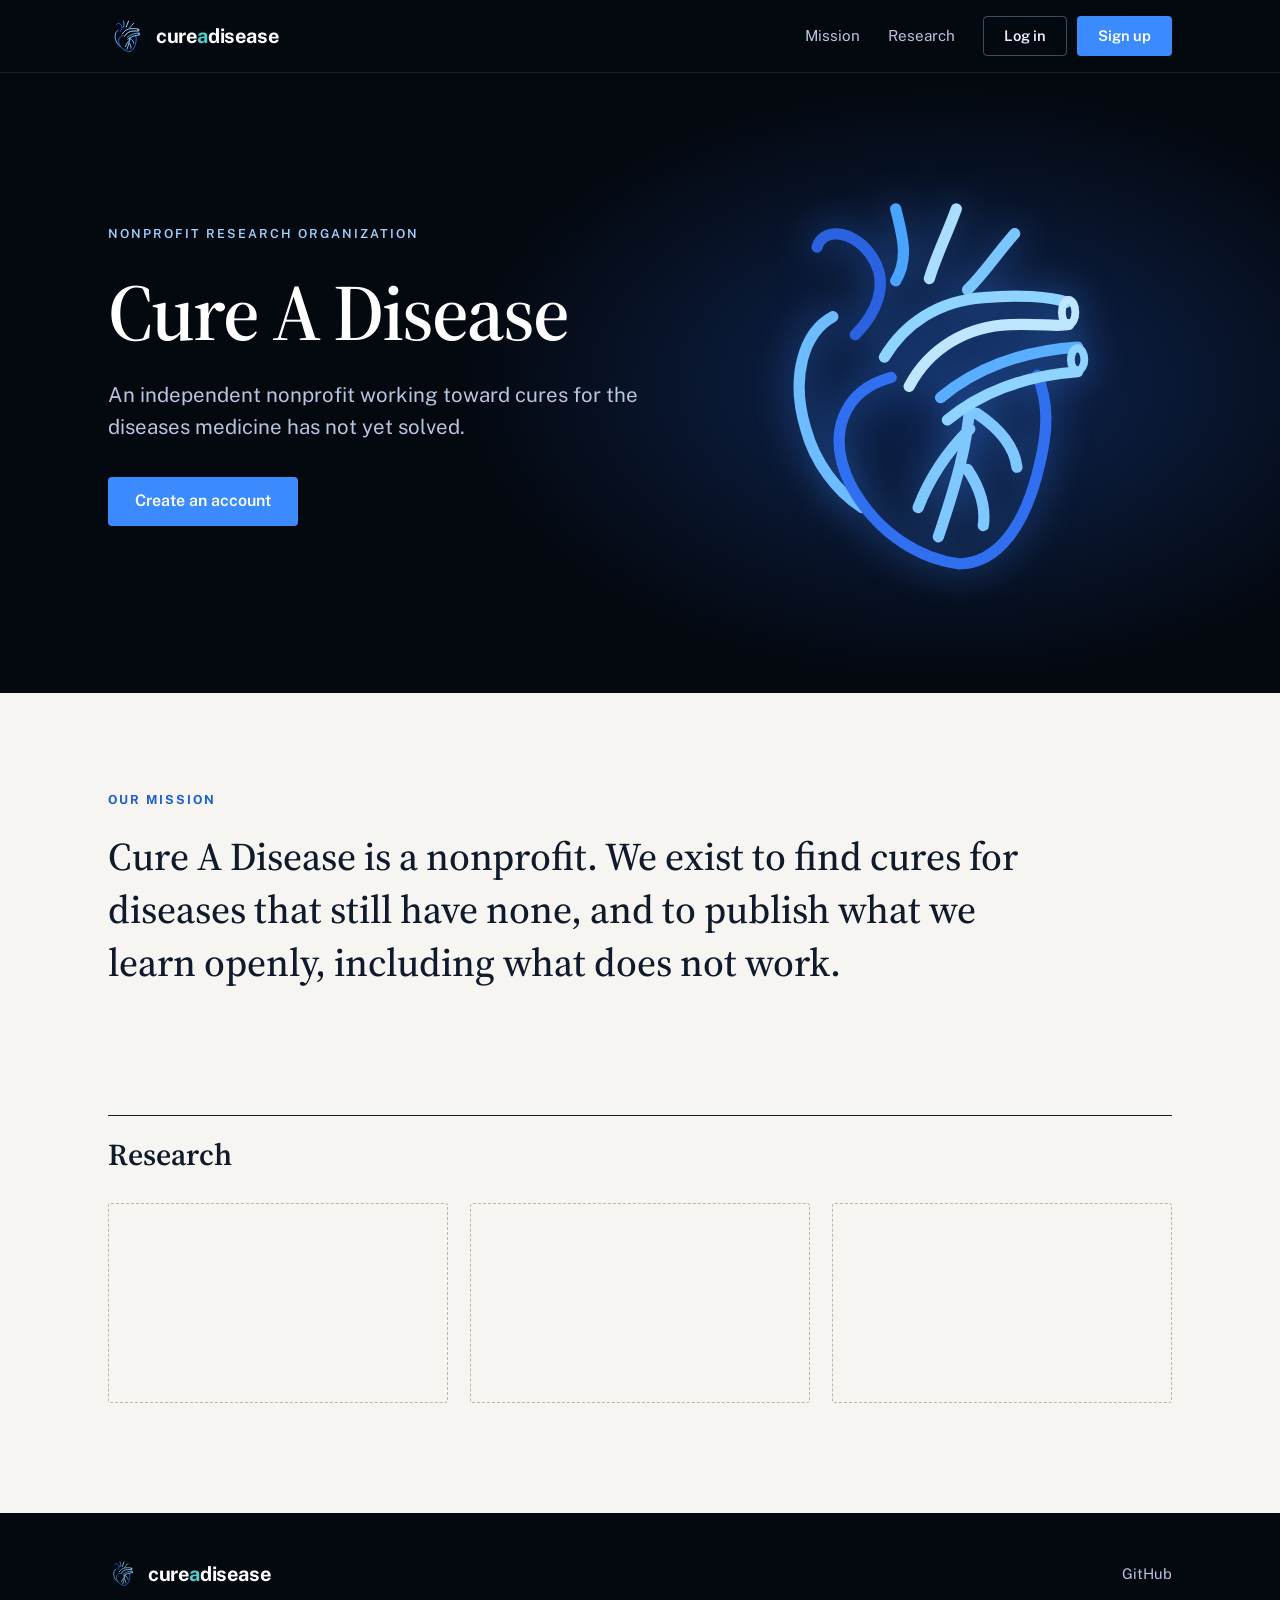
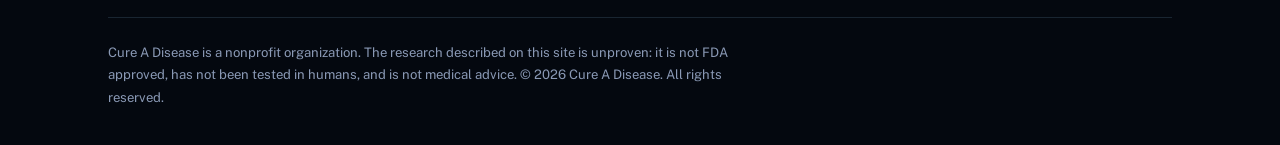
==== index.html @ 195e65ed "Use line-art anatomical heart as the logo (header, hero, footer, favicon) Co-Authored-By: Claude Son" ====
<!DOCTYPE html>
<html lang="en">
<head>
<meta charset="utf-8">
<meta name="viewport" content="width=device-width, initial-scale=1">
<title>Cure A Disease | Nonprofit research organization</title>
<meta name="description" content="Cure A Disease is an independent nonprofit research organization working toward cures for diseases that still have none.">
<meta property="og:title" content="Cure A Disease">
<meta property="og:description" content="An independent nonprofit working toward cures for the diseases medicine has not yet solved.">
<meta property="og:type" content="website">
<meta name="theme-color" content="#04080f">
<link rel="icon" type="image/svg+xml" href="data:image/svg+xml,%3Csvg%20xmlns=%22http://www.w3.org/2000/svg%22%20viewBox=%220%200%20374%20390%22%3E%3Cg%20fill=%22none%22%20stroke-width=%2216%22%20stroke-linecap=%22round%22%3E%3Cpath%20d=%22M90%2074C96%2054%20128%2060%20142%2088C152%20108%20144%20132%20124%20152%22%20stroke=%22%232a62e0%22/%3E%3Cpath%20d=%22M160%2040C166%2064%20172%2084%20160%20104%22%20stroke=%22%234aa3ff%22/%3E%3Cpath%20d=%22M214%2040C206%2062%20196%2082%20190%20102%22%20stroke=%22%23a9defc%22/%3E%3Cpath%20d=%22M266%2062C250%2080%20240%2096%20224%20112%22%20stroke=%22%237cc6ff%22/%3E%3Cpath%20d=%22M150%20172C168%20142%20198%20122%20238%20119C268%20116%20298%20118%20312%20123%22%20stroke=%22%238fd3ff%22/%3E%3Cpath%20d=%22M200%20208C236%20178%20278%20166%20322%20163%22%20stroke=%22%235aaeff%22/%3E%3Cpath%20d=%22M104%20136C78%20150%2066%20190%2080%20236C88%20266%20108%20292%20130%20306%22%20stroke=%22%236cbcff%22/%3E%3Cpath%20d=%22M156%20190C112%20202%2098%20242%20120%20286C145%20332%20185%20352%20216%20356C252%20356%20276%20320%20288%20268C296%20236%20296%20212%20286%20188%22%20stroke=%22%232f6ff0%22/%3E%3Cpath%20d=%22M226%20214C224%20250%20214%20284%20198%20332M226%20236C206%20256%20190%20280%20180%20306M232%20222C256%20238%20266%20254%20268%20270M224%20272C236%20290%20240%20308%20238%20322%22%20stroke=%22%237ec8ff%22/%3E%3C/g%3E%3C/svg%3E">
<link rel="preconnect" href="https://fonts.googleapis.com">
<link rel="preconnect" href="https://fonts.gstatic.com" crossorigin>
<link href="https://fonts.googleapis.com/css2?family=Public+Sans:wght@400;600;700;800&family=Source+Serif+4:opsz,wght@8..60,500;8..60,600;8..60,700&display=swap" rel="stylesheet">
<link rel="stylesheet" href="styles.css">
</head>
<body>

<!-- Shared heart artwork: navy-to-teal, glossy, with vessels -->
<svg width="0" height="0" style="position:absolute" aria-hidden="true" focusable="false"><defs><symbol id="logo" viewBox="0 0 374 390"><g fill="none" stroke-width="10" stroke-linecap="round" stroke-linejoin="round"><path d="M90 74C96 54 128 60 142 88C152 108 144 132 124 152" stroke="#2a62e0"/><path d="M160 40C166 64 172 84 160 104" stroke="#4aa3ff"/><path d="M214 40C206 62 196 82 190 102" stroke="#a9defc"/><path d="M266 62C250 80 240 96 224 112" stroke="#7cc6ff"/><path d="M150 172C168 142 198 122 238 119C268 116 298 118 312 123" stroke="#8fd3ff"/><path d="M200 208C236 178 278 166 322 163" stroke="#5aaeff"/><path d="M104 136C78 150 66 190 80 236C88 266 108 292 130 306" stroke="#6cbcff"/><path d="M156 190C112 202 98 242 120 286C145 332 185 352 216 356C252 356 276 320 288 268C296 236 296 212 286 188" stroke="#2f6ff0"/><path d="M226 214C224 250 214 284 198 332M226 236C206 256 190 280 180 306M232 222C256 238 266 254 268 270M224 272C236 290 240 308 238 322" stroke="#7ec8ff"/><path d="M172 198C190 164 224 144 262 143C288 142 304 145 314 143" stroke="#bfe6ff"/><path d="M206 228C240 200 282 188 322 185" stroke="#8fd3ff"/><ellipse cx="314" cy="132" rx="6" ry="11" stroke="#bfe6ff" stroke-width="7"/><ellipse cx="322" cy="174" rx="6" ry="10" stroke="#8fd3ff" stroke-width="7"/></g></symbol></defs></svg>

<a class="skip" href="#main">Skip to content</a>

<header class="site">
  <div class="wrap">
    <a class="brand" href="#/" aria-label="Cure A Disease, home">
      <svg class="mark" width="36" height="38" viewBox="0 0 374 390" aria-hidden="true"><use href="#logo"/></svg>
      <span class="word">cure<i>a</i>disease</span>
    </a>
    <nav class="main" aria-label="Main">
      <a class="link" href="#/" data-go="mission">Mission</a>
      <a class="link" href="#/" data-go="research">Research</a>
      <span id="authSlot"></span>
    </nav>
  </div>
</header>

<main id="main">
  <div id="home">
    <section class="hero">
      <div class="wrap grid">
        <div class="copy">
          <p class="eyebrow">Nonprofit research organization</p>
          <h1>Cure A Disease</h1>
          <p class="lead">An independent nonprofit working toward cures for the diseases medicine has not yet solved.</p>
          <p><button class="btn solid" type="button" id="heroCta">Create an account</button></p>
        </div>
        <div class="art" aria-hidden="false">
          <svg class="heart" viewBox="0 0 374 390" role="img" aria-label="Cure A Disease logo: a blue line-art anatomical heart"><use href="#logo"/></svg>
        </div>
      </div>
    </section>

    <section class="mission" id="mission">
      <div class="wrap">
        <p class="kicker">Our mission</p>
        <p class="statement">Cure A Disease is a nonprofit. We exist to find cures for diseases that still have none, and to publish what we learn openly, including what does not work.</p>
      </div>
    </section>

    <section class="research" id="research">
      <div class="wrap">
        <div class="sec-head">
          <h2>Research</h2>
        </div>
        <div class="tiles" id="tiles"></div>
      </div>
    </section>
  </div>

  <article id="detail" class="detail" hidden><div class="wrap" id="detailInner"></div></article>
</main>

<footer>
  <div class="wrap">
    <div class="f-top">
      <a class="brand" href="#/" aria-label="Cure A Disease, home">
        <svg class="mark" width="28" height="29" viewBox="0 0 374 390" aria-hidden="true"><use href="#logo"/></svg>
        <span class="word">cure<i>a</i>disease</span>
      </a>
      <nav aria-label="Footer"><a href="https://github.com/Ankith-B">GitHub</a></nav>
    </div>
    <p class="legal">Cure A Disease is a nonprofit organization. The research described on this site is unproven: it is not FDA approved, has not been tested in humans, and is not medical advice. &copy; 2026 Cure A Disease. All rights reserved.</p>
  </div>
</footer>

<!-- Auth -->
<dialog id="authDlg" aria-labelledby="authTitle">
  <div class="m-top">
    <strong id="authTitle" style="font-family:var(--serif);font-size:1.25rem">Your account</strong>
    <button class="m-x" id="authClose" aria-label="Close">&times;</button>
  </div>
  <div class="tabs" role="tablist">
    <button role="tab" id="tabLogin" aria-selected="true">Log in</button>
    <button role="tab" id="tabSignup" aria-selected="false">Sign up</button>
  </div>

  <form id="loginForm" novalidate>
    <label for="liId">Email or username</label>
    <input id="liId" autocomplete="username" required>
    <label for="liPw">Password</label>
    <input id="liPw" type="password" autocomplete="current-password" required>
    <p class="err" id="liErr" role="alert"></p>
    <button class="btn solid" type="submit">Log in</button>
  </form>

  <form id="signupForm" novalidate hidden>
    <label for="suUser">Username</label>
    <input id="suUser" autocomplete="username" required>
    <div class="hint">3 to 20 letters, numbers, dots, dashes or underscores.</div>
    <label for="suEmail">Email</label>
    <input id="suEmail" type="email" autocomplete="email" required>
    <label for="suPw">Password</label>
    <input id="suPw" type="password" autocomplete="new-password" required>
    <div class="hint">At least 8 characters.</div>
    <label for="suPw2">Confirm password</label>
    <input id="suPw2" type="password" autocomplete="new-password" required>
    <p class="err" id="suErr" role="alert"></p>
    <button class="btn solid" type="submit">Create account</button>
    <p class="fine">You can log in later with either your email or your username.</p>
  </form>
</dialog>

<script src="data.js"></script>
<script src="app.js"></script>
</body>
</html>
---- styles.css ----
:root{
  --night:#04080f; --blue:#3b8bff; --ice:#9fd0ff; --teal:#4fd1cf;
  --paper:#f6f5f1; --white:#fff; --ink:#0f1a2c; --muted:#5b667a; --line:#dcdad2; --accent:#1c5fd1;
  --serif:"Source Serif 4",Georgia,"Times New Roman",serif;
  --sans:"Public Sans",system-ui,-apple-system,"Segoe UI",Roboto,sans-serif;
  --max:1120px;
}
*{box-sizing:border-box}
html{scroll-behavior:smooth}
body{margin:0;background:var(--paper);color:var(--ink);font:17px/1.7 var(--sans);-webkit-font-smoothing:antialiased}
h1,h2,h3{font-family:var(--serif);line-height:1.15;margin:0 0 .5em;font-weight:600}
a{color:var(--accent)}
.wrap{max-width:var(--max);margin:0 auto;padding:0 28px}
.skip{position:absolute;left:-999px}.skip:focus{left:12px;top:12px;background:#fff;color:#000;padding:8px 12px;z-index:100}
:focus-visible{outline:3px solid var(--blue);outline-offset:3px}
[hidden]{display:none!important}

/* header */
header.site{background:var(--night);position:sticky;top:0;z-index:20;border-bottom:1px solid rgba(159,208,255,.12)}
header.site .wrap{display:flex;align-items:center;justify-content:space-between;height:72px;gap:16px}
.brand{display:flex;align-items:center;gap:12px;text-decoration:none}
.brand .word{font-family:var(--sans);font-weight:700;font-size:1.25rem;letter-spacing:-.02em;color:#fff}
.brand .word i{font-style:normal;color:var(--teal)}
.mark{display:block}
nav.main{display:flex;align-items:center;gap:28px}
nav.main a.link{color:#b7c6e0;text-decoration:none;font-size:.95rem}
nav.main a.link:hover{color:#fff}
.btn{font:inherit;font-weight:600;font-size:.92rem;padding:9px 20px;border-radius:4px;border:1px solid transparent;cursor:pointer;text-decoration:none;display:inline-block;line-height:1.3}
.btn.solid{background:var(--blue);color:#fff}.btn.solid:hover{background:#5a9eff}
.btn.line{background:transparent;border-color:rgba(159,208,255,.35);color:#e6efff}.btn.line:hover{border-color:var(--ice)}
.who{display:flex;align-items:center;gap:10px;font-size:.92rem;color:#b7c6e0}
.who b{color:#fff;font-weight:600}
@media(max-width:720px){nav.main a.link{display:none}}

/* hero */
.hero{background:radial-gradient(ellipse 55% 70% at 74% 50%,rgba(35,92,210,.34),transparent 70%),var(--night);color:#fff;overflow:hidden}
.hero .grid{display:grid;grid-template-columns:1.05fr .95fr;align-items:center;min-height:620px;gap:30px}
.eyebrow{font-size:.78rem;letter-spacing:.16em;text-transform:uppercase;color:var(--ice);font-weight:600;margin:0 0 22px}
.hero h1{font-size:clamp(2.8rem,6.4vw,5rem);letter-spacing:-.025em;color:#fff;margin:0 0 22px;font-weight:600}
.hero .lead{font-size:1.28rem;color:#b7c6e0;max-width:30em;margin:0 0 34px;line-height:1.55}
.hero .btn{padding:13px 26px;font-size:1rem}
.art{display:flex;justify-content:center;padding:36px 0}
.heart{width:min(420px,86%);height:auto;display:block;filter:drop-shadow(0 0 18px rgba(59,139,255,.55));animation:breathe 4.5s ease-in-out infinite;transform-origin:50% 55%}
@keyframes breathe{0%,100%{transform:scale(1);filter:drop-shadow(0 0 16px rgba(59,139,255,.5))}50%{transform:scale(1.018);filter:drop-shadow(0 0 26px rgba(79,163,255,.8))}}
@media (prefers-reduced-motion: reduce){.heart{animation:none}}
@media(max-width:820px){.hero .grid{grid-template-columns:1fr;min-height:0;padding:48px 0 8px;gap:0}.art{order:-1;padding:0 0 10px}.heart{width:200px}}

/* mission */
.mission{padding:96px 0;background:var(--paper)}
.kicker{font-size:.78rem;letter-spacing:.16em;text-transform:uppercase;color:var(--accent);font-weight:700;margin:0 0 20px}
.statement{font-family:var(--serif);font-size:clamp(1.6rem,3.4vw,2.45rem);line-height:1.35;max-width:24em;margin:0;color:var(--ink);font-weight:500}

/* research */
.research{padding:30px 0 110px;background:var(--paper)}
.sec-head{border-top:1px solid var(--ink);padding-top:22px;margin-bottom:30px}
.sec-head h2{font-size:1.9rem;margin:0}
.tiles{display:grid;grid-template-columns:repeat(3,1fr);gap:22px}
@media(max-width:900px){.tiles{grid-template-columns:repeat(2,1fr)}}
@media(max-width:560px){.tiles{grid-template-columns:1fr}}
.slot{border:1px dashed #b9b6aa;border-radius:3px;min-height:200px}
.tile{all:unset;box-sizing:border-box;cursor:pointer;display:flex;flex-direction:column;background:var(--white);border:1px solid var(--line);border-radius:3px;
  padding:24px;min-height:200px;transition:border-color .15s,box-shadow .15s}
.tile:hover{border-color:var(--accent);box-shadow:0 12px 28px -18px rgba(15,26,44,.5)}
.tile:focus-visible{outline:3px solid var(--blue);outline-offset:2px}
.tile .cat{font-size:.72rem;font-weight:700;letter-spacing:.12em;text-transform:uppercase;color:var(--accent)}
.tile h3{font-size:1.45rem;margin:8px 0}
.tile p{margin:0;color:var(--muted);font-size:.96rem;flex:1}
.tile .more{margin-top:16px;font-weight:600;font-size:.9rem;color:var(--accent);display:flex;justify-content:space-between}

/* footer */
footer{background:var(--night);color:#8a99b5;padding:44px 0 36px}
.f-top{display:flex;justify-content:space-between;align-items:center;gap:20px;padding-bottom:26px;border-bottom:1px solid rgba(159,208,255,.14)}
footer nav a{color:#b7c6e0;text-decoration:none;font-size:.92rem}footer nav a:hover{color:#fff}
.legal{margin:24px 0 0;font-size:.82rem;line-height:1.7;max-width:80ch}

/* detail */
.detail{padding:44px 0 100px}
.back{background:none;border:0;font:inherit;color:var(--accent);cursor:pointer;padding:0;font-weight:600;margin-bottom:26px}
.back:hover{text-decoration:underline}
.d-head{border-bottom:1px solid var(--ink);padding-bottom:22px;margin-bottom:34px}
.d-head .cat{font-size:.78rem;font-weight:700;letter-spacing:.12em;text-transform:uppercase;color:var(--accent)}
.d-head h1{font-size:clamp(2.1rem,5vw,3.3rem);margin:8px 0 16px}
.body{max-width:66ch}
.body section{margin-bottom:34px}
.body h2{font-size:1.5rem}
.body p{margin:0 0 1em}

/* modal */
dialog{border:0;padding:0;border-radius:6px;background:#fff;color:var(--ink);width:min(430px,92vw);box-shadow:0 30px 70px -20px rgba(0,0,0,.55)}
dialog::backdrop{background:rgba(4,8,15,.72)}
.m-top{display:flex;justify-content:space-between;align-items:center;padding:18px 24px 0}
.m-x{background:none;border:0;font-size:1.6rem;line-height:1;cursor:pointer;color:var(--muted)}
.tabs{display:flex;margin:8px 24px 0;border-bottom:1px solid var(--line)}
.tabs button{font:inherit;font-weight:600;background:none;border:0;padding:10px 14px;cursor:pointer;color:var(--muted);border-bottom:3px solid transparent;margin-bottom:-1px}
.tabs button[aria-selected=true]{color:var(--ink);border-bottom-color:var(--blue)}
form{padding:18px 24px 26px}
label{display:block;font-size:.86rem;font-weight:600;margin:12px 0 5px}
input{font:inherit;width:100%;padding:10px 12px;border:1px solid #c9c6bb;border-radius:4px;background:#fff;color:var(--ink)}
input:focus{outline:none;border-color:var(--blue);box-shadow:0 0 0 3px rgba(59,139,255,.2)}
.hint{font-size:.8rem;color:var(--muted);margin-top:4px}
.err{color:#b3261e;font-size:.88rem;margin:12px 0 0;min-height:1.2em}
form .btn{width:100%;margin-top:16px;padding:12px}
.fine{font-size:.78rem;color:var(--muted);margin:14px 0 0}
dialog .btn.solid{background:var(--accent)}dialog .btn.solid:hover{background:#2a70e6}
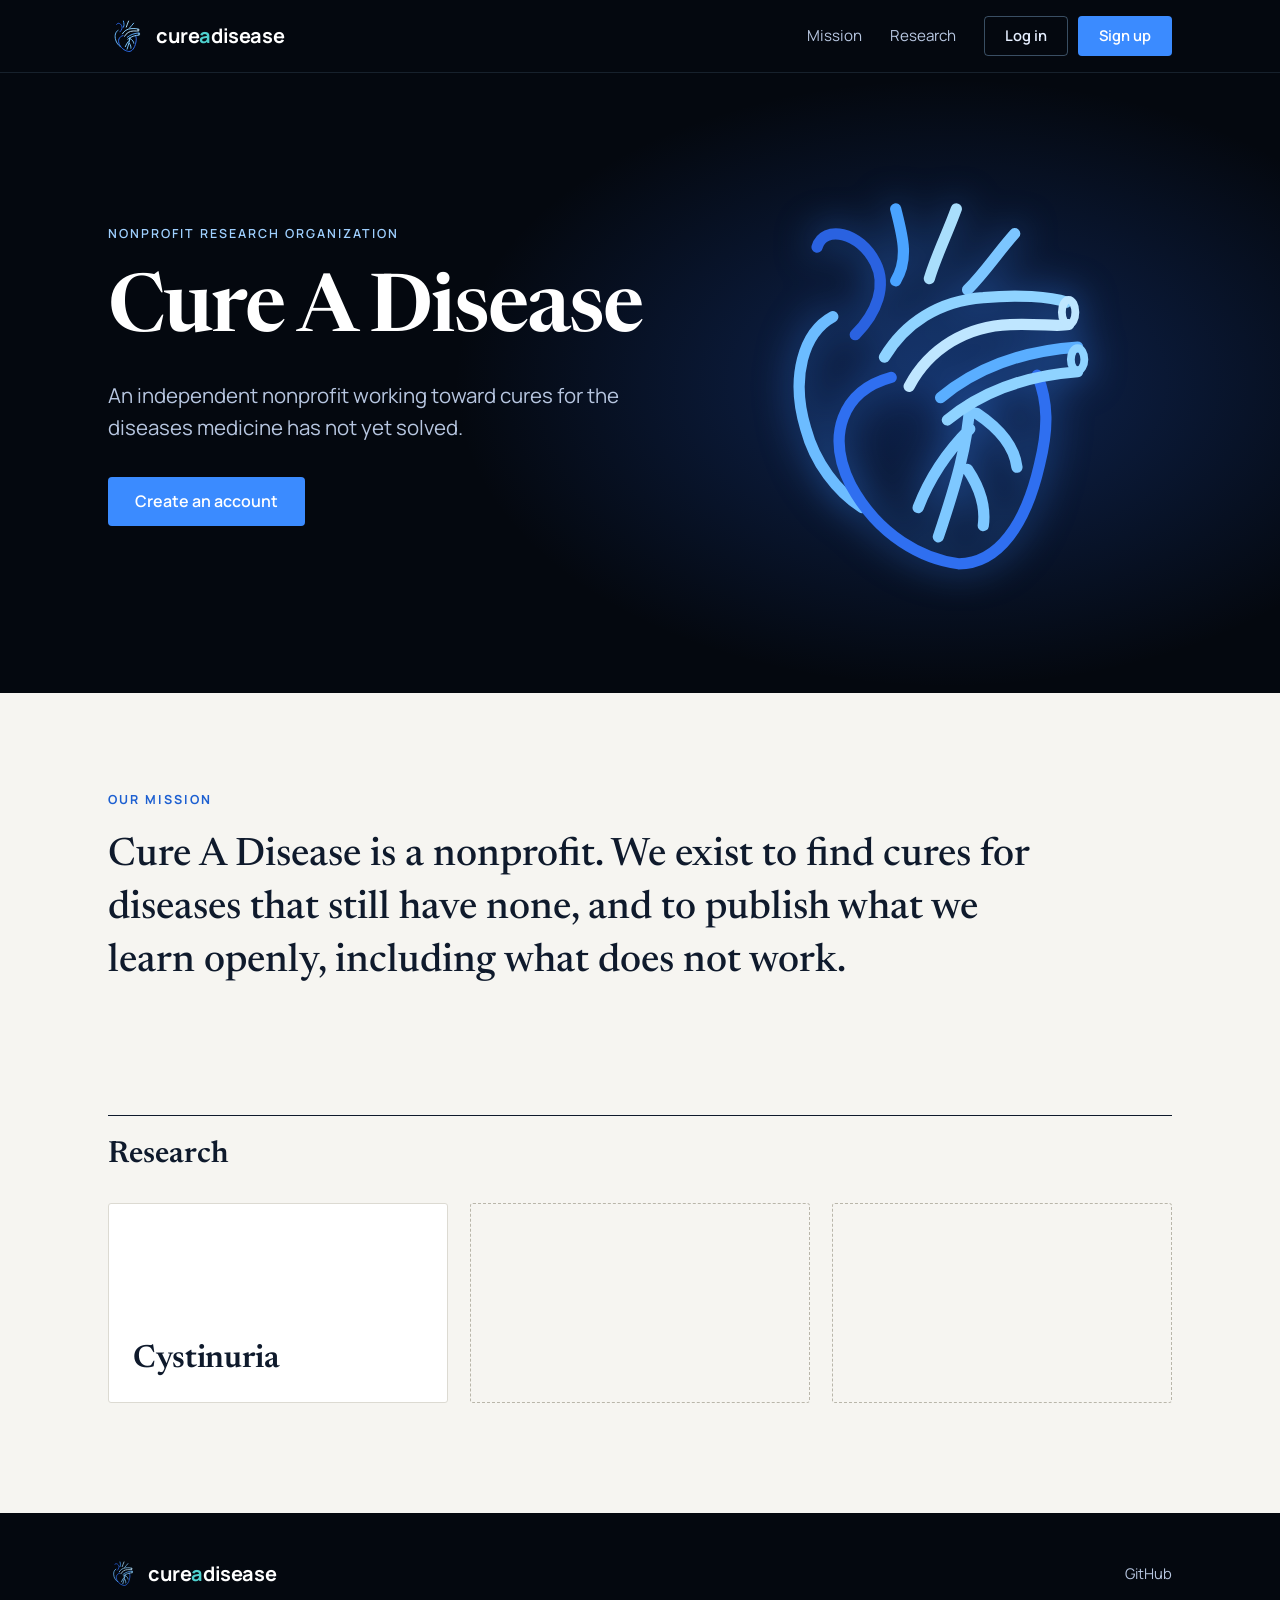
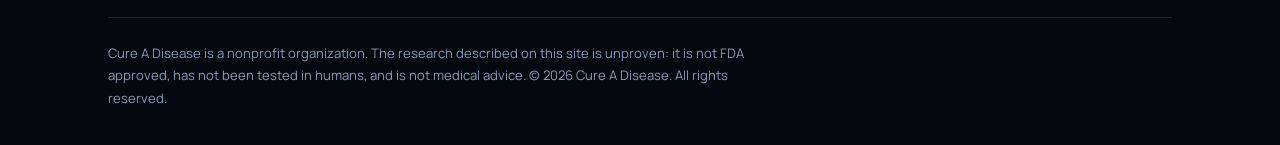
==== commit a589c18f: "New fonts (Newsreader + Manrope), name-only research box, unlabeled visit and account counters Co-Au" ====
--- a/index.html
+++ b/index.html
@@ -12,7 +12,7 @@
 <link rel="icon" type="image/svg+xml" href="data:image/svg+xml,%3Csvg%20xmlns=%22http://www.w3.org/2000/svg%22%20viewBox=%220%200%20374%20390%22%3E%3Cg%20fill=%22none%22%20stroke-width=%2216%22%20stroke-linecap=%22round%22%3E%3Cpath%20d=%22M90%2074C96%2054%20128%2060%20142%2088C152%20108%20144%20132%20124%20152%22%20stroke=%22%232a62e0%22/%3E%3Cpath%20d=%22M160%2040C166%2064%20172%2084%20160%20104%22%20stroke=%22%234aa3ff%22/%3E%3Cpath%20d=%22M214%2040C206%2062%20196%2082%20190%20102%22%20stroke=%22%23a9defc%22/%3E%3Cpath%20d=%22M266%2062C250%2080%20240%2096%20224%20112%22%20stroke=%22%237cc6ff%22/%3E%3Cpath%20d=%22M150%20172C168%20142%20198%20122%20238%20119C268%20116%20298%20118%20312%20123%22%20stroke=%22%238fd3ff%22/%3E%3Cpath%20d=%22M200%20208C236%20178%20278%20166%20322%20163%22%20stroke=%22%235aaeff%22/%3E%3Cpath%20d=%22M104%20136C78%20150%2066%20190%2080%20236C88%20266%20108%20292%20130%20306%22%20stroke=%22%236cbcff%22/%3E%3Cpath%20d=%22M156%20190C112%20202%2098%20242%20120%20286C145%20332%20185%20352%20216%20356C252%20356%20276%20320%20288%20268C296%20236%20296%20212%20286%20188%22%20stroke=%22%232f6ff0%22/%3E%3Cpath%20d=%22M226%20214C224%20250%20214%20284%20198%20332M226%20236C206%20256%20190%20280%20180%20306M232%20222C256%20238%20266%20254%20268%20270M224%20272C236%20290%20240%20308%20238%20322%22%20stroke=%22%237ec8ff%22/%3E%3C/g%3E%3C/svg%3E">
 <link rel="preconnect" href="https://fonts.googleapis.com">
 <link rel="preconnect" href="https://fonts.gstatic.com" crossorigin>
-<link href="https://fonts.googleapis.com/css2?family=Public+Sans:wght@400;600;700;800&family=Source+Serif+4:opsz,wght@8..60,500;8..60,600;8..60,700&display=swap" rel="stylesheet">
+<link href="https://fonts.googleapis.com/css2?family=Manrope:wght@400;500;600;700;800&family=Newsreader:opsz,wght@6..72,400;6..72,500;6..72,600;6..72,700&display=swap" rel="stylesheet">
 <link rel="stylesheet" href="styles.css">
 </head>
 <body>
@@ -31,6 +31,11 @@
     <nav class="main" aria-label="Main">
       <a class="link" href="#/" data-go="mission">Mission</a>
       <a class="link" href="#/" data-go="research">Research</a>
+      <a class="link" href="#/" data-go="contact" id="navContact" hidden>Contact</a>
+      <span class="stats" id="stats" hidden>
+        <span><svg width="16" height="16" viewBox="0 0 24 24" fill="none" stroke="currentColor" stroke-width="2" stroke-linecap="round" stroke-linejoin="round" aria-hidden="true"><path d="M2 12s3.6-7 10-7 10 7 10 7-3.6 7-10 7S2 12 2 12z"/><circle cx="12" cy="12" r="3"/></svg><b id="nVisits" aria-label="Page visits">0</b></span>
+        <span><svg width="16" height="16" viewBox="0 0 24 24" fill="none" stroke="currentColor" stroke-width="2" stroke-linecap="round" stroke-linejoin="round" aria-hidden="true"><circle cx="12" cy="8" r="4"/><path d="M4 21c0-4 3.6-7 8-7s8 3 8 7"/></svg><b id="nAccounts" aria-label="Accounts">0</b></span>
+      </span>
       <span id="authSlot"></span>
     </nav>
   </div>
@@ -67,7 +72,36 @@
         <div class="tiles" id="tiles"></div>
       </div>
     </section>
+    <section class="contact" id="contact" hidden>
+      <div class="wrap">
+        <div class="sec-head"><h2>Contact our team</h2></div>
+        <div class="c-grid">
+          <p class="c-intro">Send us a message, or tell us which disease you would like us to work on. Messages go to our team only. Please do not include personal health information.</p>
+          <form id="contactForm" novalidate>
+            <div class="seg" role="radiogroup" aria-label="Type of message">
+              <label><input type="radio" name="kind" value="message" checked> General message</label>
+              <label><input type="radio" name="kind" value="disease_request"> Request about a disease</label>
+            </div>
+            <div id="diseaseRow" hidden>
+              <label for="cDisease">Disease</label>
+              <input id="cDisease" maxlength="200" autocomplete="off">
+            </div>
+            <label for="cMsg">Message</label>
+            <textarea id="cMsg" rows="6" maxlength="4000" required></textarea>
+            <div class="two-f">
+              <div><label for="cName">Name <span class="opt">(optional)</span></label><input id="cName" maxlength="120" autocomplete="name"></div>
+              <div><label for="cEmail">Email for a reply <span class="opt">(optional)</span></label><input id="cEmail" type="email" maxlength="200" autocomplete="email"></div>
+            </div>
+            <input id="cTrap" tabindex="-1" autocomplete="off" aria-hidden="true" style="position:absolute;left:-9999px">
+            <p class="err" id="cErr" role="alert"></p>
+            <button class="btn solid" type="submit" id="cSend">Send message</button>
+          </form>
+        </div>
+      </div>
+    </section>
   </div>
+
+  <article id="inbox" class="detail" hidden><div class="wrap" id="inboxInner"></div></article>
 
   <article id="detail" class="detail" hidden><div class="wrap" id="detailInner"></div></article>
 </main>
@@ -109,8 +143,8 @@
     <label for="suUser">Username</label>
     <input id="suUser" autocomplete="username" required>
     <div class="hint">3 to 20 letters, numbers, dots, dashes or underscores.</div>
-    <label for="suEmail">Email</label>
-    <input id="suEmail" type="email" autocomplete="email" required>
+    <label for="suEmail">Email <span style="font-weight:400;color:var(--muted)">(optional)</span></label>
+    <input id="suEmail" type="email" autocomplete="email">
     <label for="suPw">Password</label>
     <input id="suPw" type="password" autocomplete="new-password" required>
     <div class="hint">At least 8 characters.</div>
@@ -118,10 +152,11 @@
     <input id="suPw2" type="password" autocomplete="new-password" required>
     <p class="err" id="suErr" role="alert"></p>
     <button class="btn solid" type="submit">Create account</button>
-    <p class="fine">You can log in later with either your email or your username.</p>
+    <p class="fine">Log in with your username, or with your email if you add one.</p>
   </form>
 </dialog>
 
+<script src="config.js"></script>
 <script src="data.js"></script>
 <script src="app.js"></script>
 </body>
--- a/styles.css
+++ b/styles.css
@@ -1,8 +1,8 @@
 :root{
   --night:#04080f; --blue:#3b8bff; --ice:#9fd0ff; --teal:#4fd1cf;
   --paper:#f6f5f1; --white:#fff; --ink:#0f1a2c; --muted:#5b667a; --line:#dcdad2; --accent:#1c5fd1;
-  --serif:"Source Serif 4",Georgia,"Times New Roman",serif;
-  --sans:"Public Sans",system-ui,-apple-system,"Segoe UI",Roboto,sans-serif;
+  --serif:"Newsreader",Georgia,"Times New Roman",serif;
+  --sans:"Manrope",system-ui,-apple-system,"Segoe UI",Roboto,sans-serif;
   --max:1120px;
 }
 *{box-sizing:border-box}
@@ -63,7 +63,8 @@
 .tile:hover{border-color:var(--accent);box-shadow:0 12px 28px -18px rgba(15,26,44,.5)}
 .tile:focus-visible{outline:3px solid var(--blue);outline-offset:2px}
 .tile .cat{font-size:.72rem;font-weight:700;letter-spacing:.12em;text-transform:uppercase;color:var(--accent)}
-.tile h3{font-size:1.45rem;margin:8px 0}
+.tile{justify-content:flex-end}
+.tile h3{font-size:2rem;margin:0;letter-spacing:-.01em}
 .tile p{margin:0;color:var(--muted);font-size:.96rem;flex:1}
 .tile .more{margin-top:16px;font-weight:600;font-size:.9rem;color:var(--accent);display:flex;justify-content:space-between}
 
@@ -102,3 +103,37 @@
 form .btn{width:100%;margin-top:16px;padding:12px}
 .fine{font-size:.78rem;color:var(--muted);margin:14px 0 0}
 dialog .btn.solid{background:var(--accent)}dialog .btn.solid:hover{background:#2a70e6}
+
+/* contact */
+.contact{padding:30px 0 110px;background:var(--paper)}
+.c-grid{display:grid;grid-template-columns:1fr 1.3fr;gap:56px}
+@media(max-width:860px){.c-grid{grid-template-columns:1fr;gap:20px}}
+.c-intro{color:var(--muted);margin:0;max-width:30em}
+.contact form{padding:0}
+.contact label{display:block;font-size:.86rem;font-weight:600;margin:14px 0 6px}
+.contact .opt{font-weight:400;color:var(--muted)}
+.contact input,.contact textarea,dialog textarea{font:inherit;width:100%;padding:11px 13px;border:1px solid #c9c6bb;border-radius:4px;background:#fff;color:var(--ink)}
+.contact textarea{resize:vertical}
+.contact input:focus,.contact textarea:focus{outline:none;border-color:var(--blue);box-shadow:0 0 0 3px rgba(59,139,255,.2)}
+.seg{display:flex;gap:22px;flex-wrap:wrap}
+.seg label{display:flex;align-items:center;gap:8px;font-weight:500;margin:0;cursor:pointer}
+.seg input{width:auto}
+.two-f{display:grid;grid-template-columns:1fr 1fr;gap:16px}
+@media(max-width:560px){.two-f{grid-template-columns:1fr}}
+.contact .btn{width:auto;margin-top:6px;padding:12px 28px;background:var(--accent)}
+.contact .btn:hover{background:#2a70e6}
+.ok{background:#e8f3ec;border:1px solid #b5d6c0;color:#1d5a35;padding:16px 18px;border-radius:4px}
+/* inbox */
+.msg{background:#fff;border:1px solid var(--line);border-radius:3px;padding:18px 20px;margin-bottom:14px}
+.msg .meta{display:flex;flex-wrap:wrap;gap:6px 16px;font-size:.84rem;color:var(--muted);margin-bottom:8px}
+.msg .tag{font-weight:700;letter-spacing:.08em;text-transform:uppercase;font-size:.72rem;color:var(--accent)}
+.msg p{margin:0;white-space:pre-wrap;overflow-wrap:anywhere}
+.msg .del{background:none;border:0;color:#b3261e;cursor:pointer;font:inherit;font-size:.84rem;padding:0;margin-top:10px}
+.ib-login{max-width:380px}
+.ib-login label{display:block;font-size:.86rem;font-weight:600;margin:12px 0 5px}
+.ib-login input{font:inherit;width:100%;padding:10px 12px;border:1px solid #c9c6bb;border-radius:4px}
+
+/* header stats (unlabeled) */
+.stats{display:flex;align-items:center;gap:16px;color:#b7c6e0;font-size:.9rem;font-variant-numeric:tabular-nums}
+.stats span{display:inline-flex;align-items:center;gap:6px}
+.stats svg{opacity:.85}
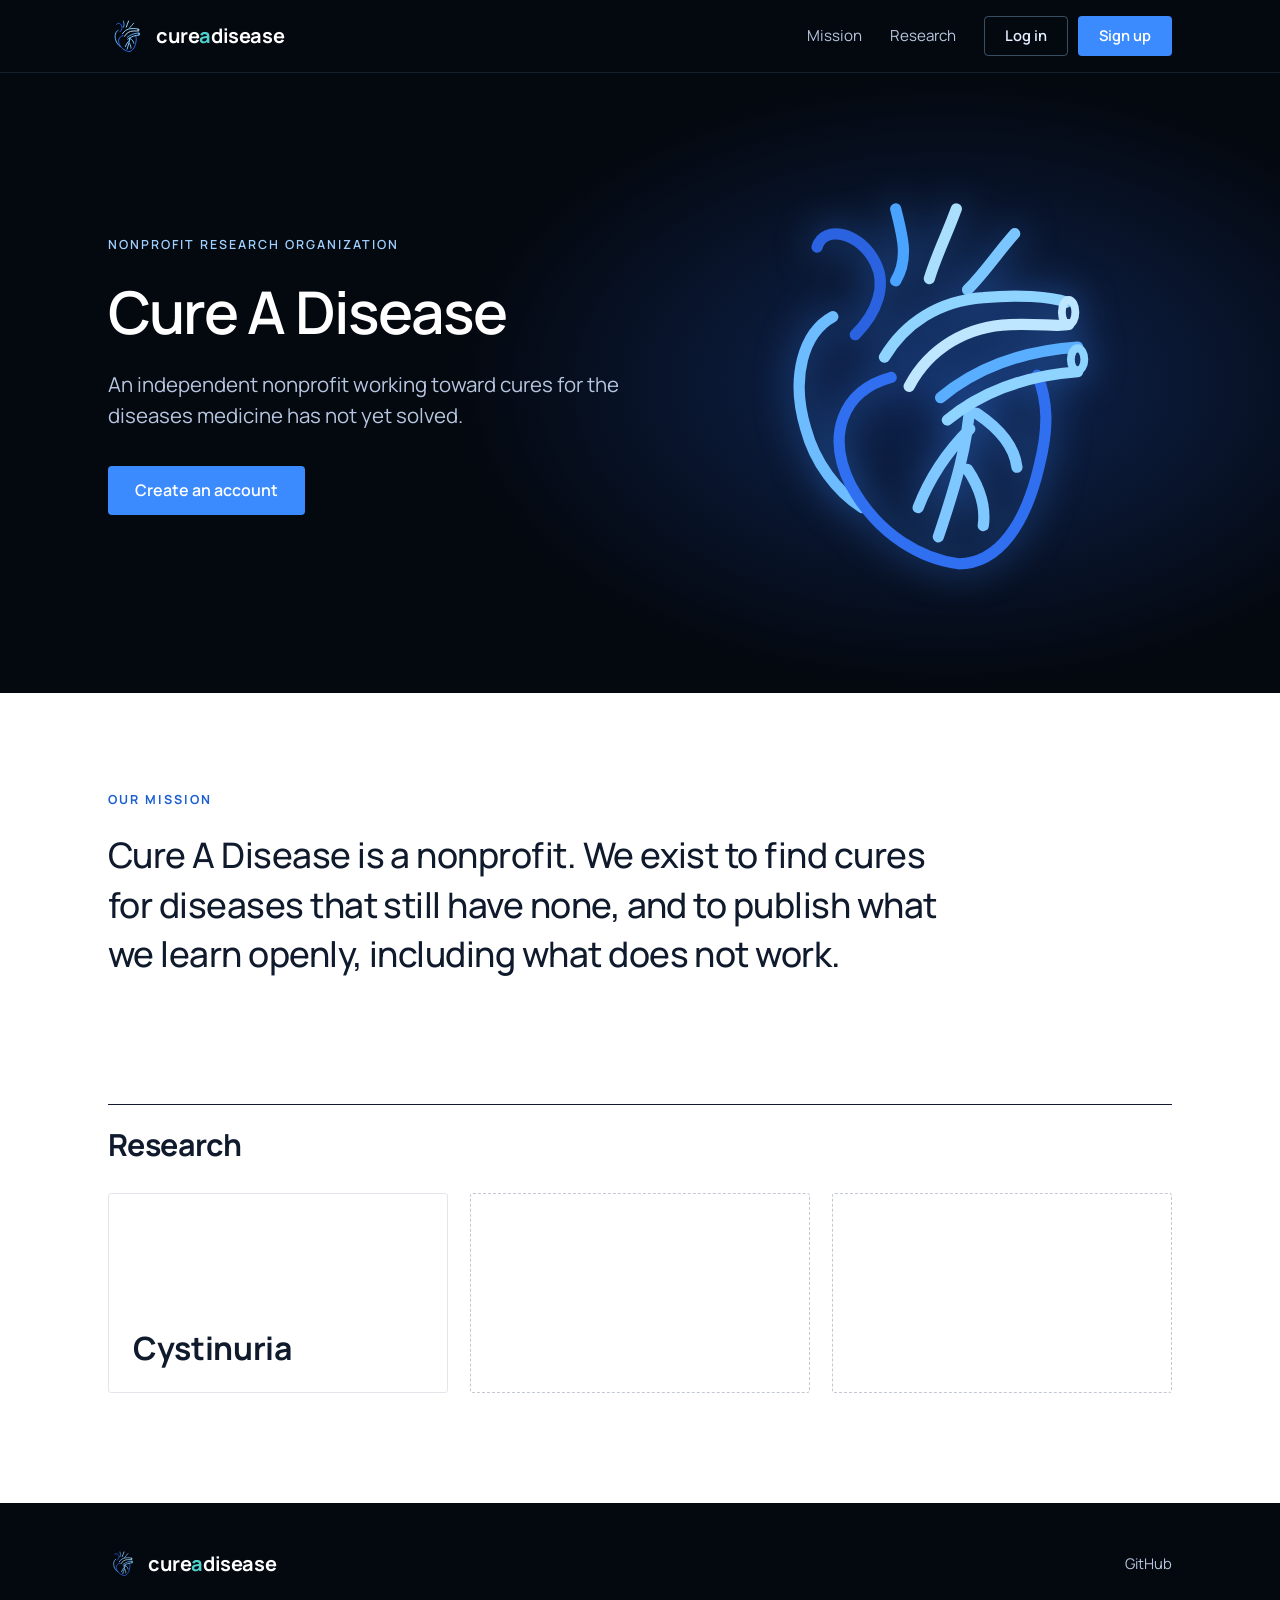
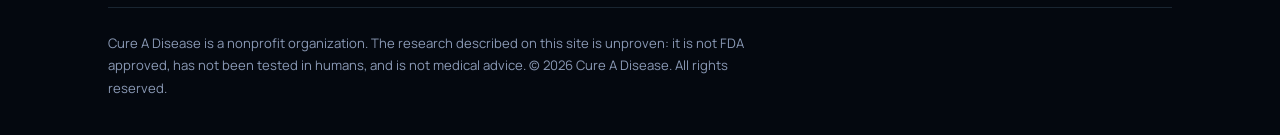
==== commit 9c2bd38d: "Single font (Manrope) site-wide; cream backgrounds to white Co-Authored-By: Claude Sonnet 5.5 <norep" ====
--- a/index.html
+++ b/index.html
@@ -12,7 +12,7 @@
 <link rel="icon" type="image/svg+xml" href="data:image/svg+xml,%3Csvg%20xmlns=%22http://www.w3.org/2000/svg%22%20viewBox=%220%200%20374%20390%22%3E%3Cg%20fill=%22none%22%20stroke-width=%2216%22%20stroke-linecap=%22round%22%3E%3Cpath%20d=%22M90%2074C96%2054%20128%2060%20142%2088C152%20108%20144%20132%20124%20152%22%20stroke=%22%232a62e0%22/%3E%3Cpath%20d=%22M160%2040C166%2064%20172%2084%20160%20104%22%20stroke=%22%234aa3ff%22/%3E%3Cpath%20d=%22M214%2040C206%2062%20196%2082%20190%20102%22%20stroke=%22%23a9defc%22/%3E%3Cpath%20d=%22M266%2062C250%2080%20240%2096%20224%20112%22%20stroke=%22%237cc6ff%22/%3E%3Cpath%20d=%22M150%20172C168%20142%20198%20122%20238%20119C268%20116%20298%20118%20312%20123%22%20stroke=%22%238fd3ff%22/%3E%3Cpath%20d=%22M200%20208C236%20178%20278%20166%20322%20163%22%20stroke=%22%235aaeff%22/%3E%3Cpath%20d=%22M104%20136C78%20150%2066%20190%2080%20236C88%20266%20108%20292%20130%20306%22%20stroke=%22%236cbcff%22/%3E%3Cpath%20d=%22M156%20190C112%20202%2098%20242%20120%20286C145%20332%20185%20352%20216%20356C252%20356%20276%20320%20288%20268C296%20236%20296%20212%20286%20188%22%20stroke=%22%232f6ff0%22/%3E%3Cpath%20d=%22M226%20214C224%20250%20214%20284%20198%20332M226%20236C206%20256%20190%20280%20180%20306M232%20222C256%20238%20266%20254%20268%20270M224%20272C236%20290%20240%20308%20238%20322%22%20stroke=%22%237ec8ff%22/%3E%3C/g%3E%3C/svg%3E">
 <link rel="preconnect" href="https://fonts.googleapis.com">
 <link rel="preconnect" href="https://fonts.gstatic.com" crossorigin>
-<link href="https://fonts.googleapis.com/css2?family=Manrope:wght@400;500;600;700;800&family=Newsreader:opsz,wght@6..72,400;6..72,500;6..72,600;6..72,700&display=swap" rel="stylesheet">
+<link href="https://fonts.googleapis.com/css2?family=Manrope:wght@400;500;600;700;800&display=swap" rel="stylesheet">
 <link rel="stylesheet" href="styles.css">
 </head>
 <body>
--- a/styles.css
+++ b/styles.css
@@ -1,14 +1,14 @@
 :root{
   --night:#04080f; --blue:#3b8bff; --ice:#9fd0ff; --teal:#4fd1cf;
-  --paper:#f6f5f1; --white:#fff; --ink:#0f1a2c; --muted:#5b667a; --line:#dcdad2; --accent:#1c5fd1;
-  --serif:"Newsreader",Georgia,"Times New Roman",serif;
+  --paper:#ffffff; --white:#fff; --ink:#0f1a2c; --muted:#5b667a; --line:#e2e5ea; --accent:#1c5fd1;
+  --serif:"Manrope",system-ui,-apple-system,"Segoe UI",Roboto,sans-serif;
   --sans:"Manrope",system-ui,-apple-system,"Segoe UI",Roboto,sans-serif;
   --max:1120px;
 }
 *{box-sizing:border-box}
 html{scroll-behavior:smooth}
 body{margin:0;background:var(--paper);color:var(--ink);font:17px/1.7 var(--sans);-webkit-font-smoothing:antialiased}
-h1,h2,h3{font-family:var(--serif);line-height:1.15;margin:0 0 .5em;font-weight:600}
+h1,h2,h3{font-family:var(--serif);line-height:1.18;margin:0 0 .5em;font-weight:700;letter-spacing:-.02em}
 a{color:var(--accent)}
 .wrap{max-width:var(--max);margin:0 auto;padding:0 28px}
 .skip{position:absolute;left:-999px}.skip:focus{left:12px;top:12px;background:#fff;color:#000;padding:8px 12px;z-index:100}
@@ -36,7 +36,7 @@
 .hero{background:radial-gradient(ellipse 55% 70% at 74% 50%,rgba(35,92,210,.34),transparent 70%),var(--night);color:#fff;overflow:hidden}
 .hero .grid{display:grid;grid-template-columns:1.05fr .95fr;align-items:center;min-height:620px;gap:30px}
 .eyebrow{font-size:.78rem;letter-spacing:.16em;text-transform:uppercase;color:var(--ice);font-weight:600;margin:0 0 22px}
-.hero h1{font-size:clamp(2.8rem,6.4vw,5rem);letter-spacing:-.025em;color:#fff;margin:0 0 22px;font-weight:600}
+.hero h1{font-size:clamp(2.3rem,4.6vw,3.7rem);letter-spacing:-.03em;color:#fff;margin:0 0 22px;font-weight:600}
 .hero .lead{font-size:1.28rem;color:#b7c6e0;max-width:30em;margin:0 0 34px;line-height:1.55}
 .hero .btn{padding:13px 26px;font-size:1rem}
 .art{display:flex;justify-content:center;padding:36px 0}
@@ -48,7 +48,7 @@
 /* mission */
 .mission{padding:96px 0;background:var(--paper)}
 .kicker{font-size:.78rem;letter-spacing:.16em;text-transform:uppercase;color:var(--accent);font-weight:700;margin:0 0 20px}
-.statement{font-family:var(--serif);font-size:clamp(1.6rem,3.4vw,2.45rem);line-height:1.35;max-width:24em;margin:0;color:var(--ink);font-weight:500}
+.statement{font-family:var(--sans);font-size:clamp(1.5rem,3vw,2.2rem);line-height:1.4;letter-spacing:-.015em;max-width:24em;margin:0;color:var(--ink);font-weight:500}
 
 /* research */
 .research{padding:30px 0 110px;background:var(--paper)}
@@ -57,7 +57,7 @@
 .tiles{display:grid;grid-template-columns:repeat(3,1fr);gap:22px}
 @media(max-width:900px){.tiles{grid-template-columns:repeat(2,1fr)}}
 @media(max-width:560px){.tiles{grid-template-columns:1fr}}
-.slot{border:1px dashed #b9b6aa;border-radius:3px;min-height:200px}
+.slot{border:1px dashed #c3c9d3;border-radius:3px;min-height:200px}
 .tile{all:unset;box-sizing:border-box;cursor:pointer;display:flex;flex-direction:column;background:var(--white);border:1px solid var(--line);border-radius:3px;
   padding:24px;min-height:200px;transition:border-color .15s,box-shadow .15s}
 .tile:hover{border-color:var(--accent);box-shadow:0 12px 28px -18px rgba(15,26,44,.5)}
@@ -96,7 +96,7 @@
 .tabs button[aria-selected=true]{color:var(--ink);border-bottom-color:var(--blue)}
 form{padding:18px 24px 26px}
 label{display:block;font-size:.86rem;font-weight:600;margin:12px 0 5px}
-input{font:inherit;width:100%;padding:10px 12px;border:1px solid #c9c6bb;border-radius:4px;background:#fff;color:var(--ink)}
+input{font:inherit;width:100%;padding:10px 12px;border:1px solid #c9cfd8;border-radius:4px;background:#fff;color:var(--ink)}
 input:focus{outline:none;border-color:var(--blue);box-shadow:0 0 0 3px rgba(59,139,255,.2)}
 .hint{font-size:.8rem;color:var(--muted);margin-top:4px}
 .err{color:#b3261e;font-size:.88rem;margin:12px 0 0;min-height:1.2em}
@@ -112,7 +112,7 @@
 .contact form{padding:0}
 .contact label{display:block;font-size:.86rem;font-weight:600;margin:14px 0 6px}
 .contact .opt{font-weight:400;color:var(--muted)}
-.contact input,.contact textarea,dialog textarea{font:inherit;width:100%;padding:11px 13px;border:1px solid #c9c6bb;border-radius:4px;background:#fff;color:var(--ink)}
+.contact input,.contact textarea,dialog textarea{font:inherit;width:100%;padding:11px 13px;border:1px solid #c9cfd8;border-radius:4px;background:#fff;color:var(--ink)}
 .contact textarea{resize:vertical}
 .contact input:focus,.contact textarea:focus{outline:none;border-color:var(--blue);box-shadow:0 0 0 3px rgba(59,139,255,.2)}
 .seg{display:flex;gap:22px;flex-wrap:wrap}
@@ -131,7 +131,7 @@
 .msg .del{background:none;border:0;color:#b3261e;cursor:pointer;font:inherit;font-size:.84rem;padding:0;margin-top:10px}
 .ib-login{max-width:380px}
 .ib-login label{display:block;font-size:.86rem;font-weight:600;margin:12px 0 5px}
-.ib-login input{font:inherit;width:100%;padding:10px 12px;border:1px solid #c9c6bb;border-radius:4px}
+.ib-login input{font:inherit;width:100%;padding:10px 12px;border:1px solid #c9cfd8;border-radius:4px}
 
 /* header stats (unlabeled) */
 .stats{display:flex;align-items:center;gap:16px;color:#b7c6e0;font-size:.9rem;font-variant-numeric:tabular-nums}
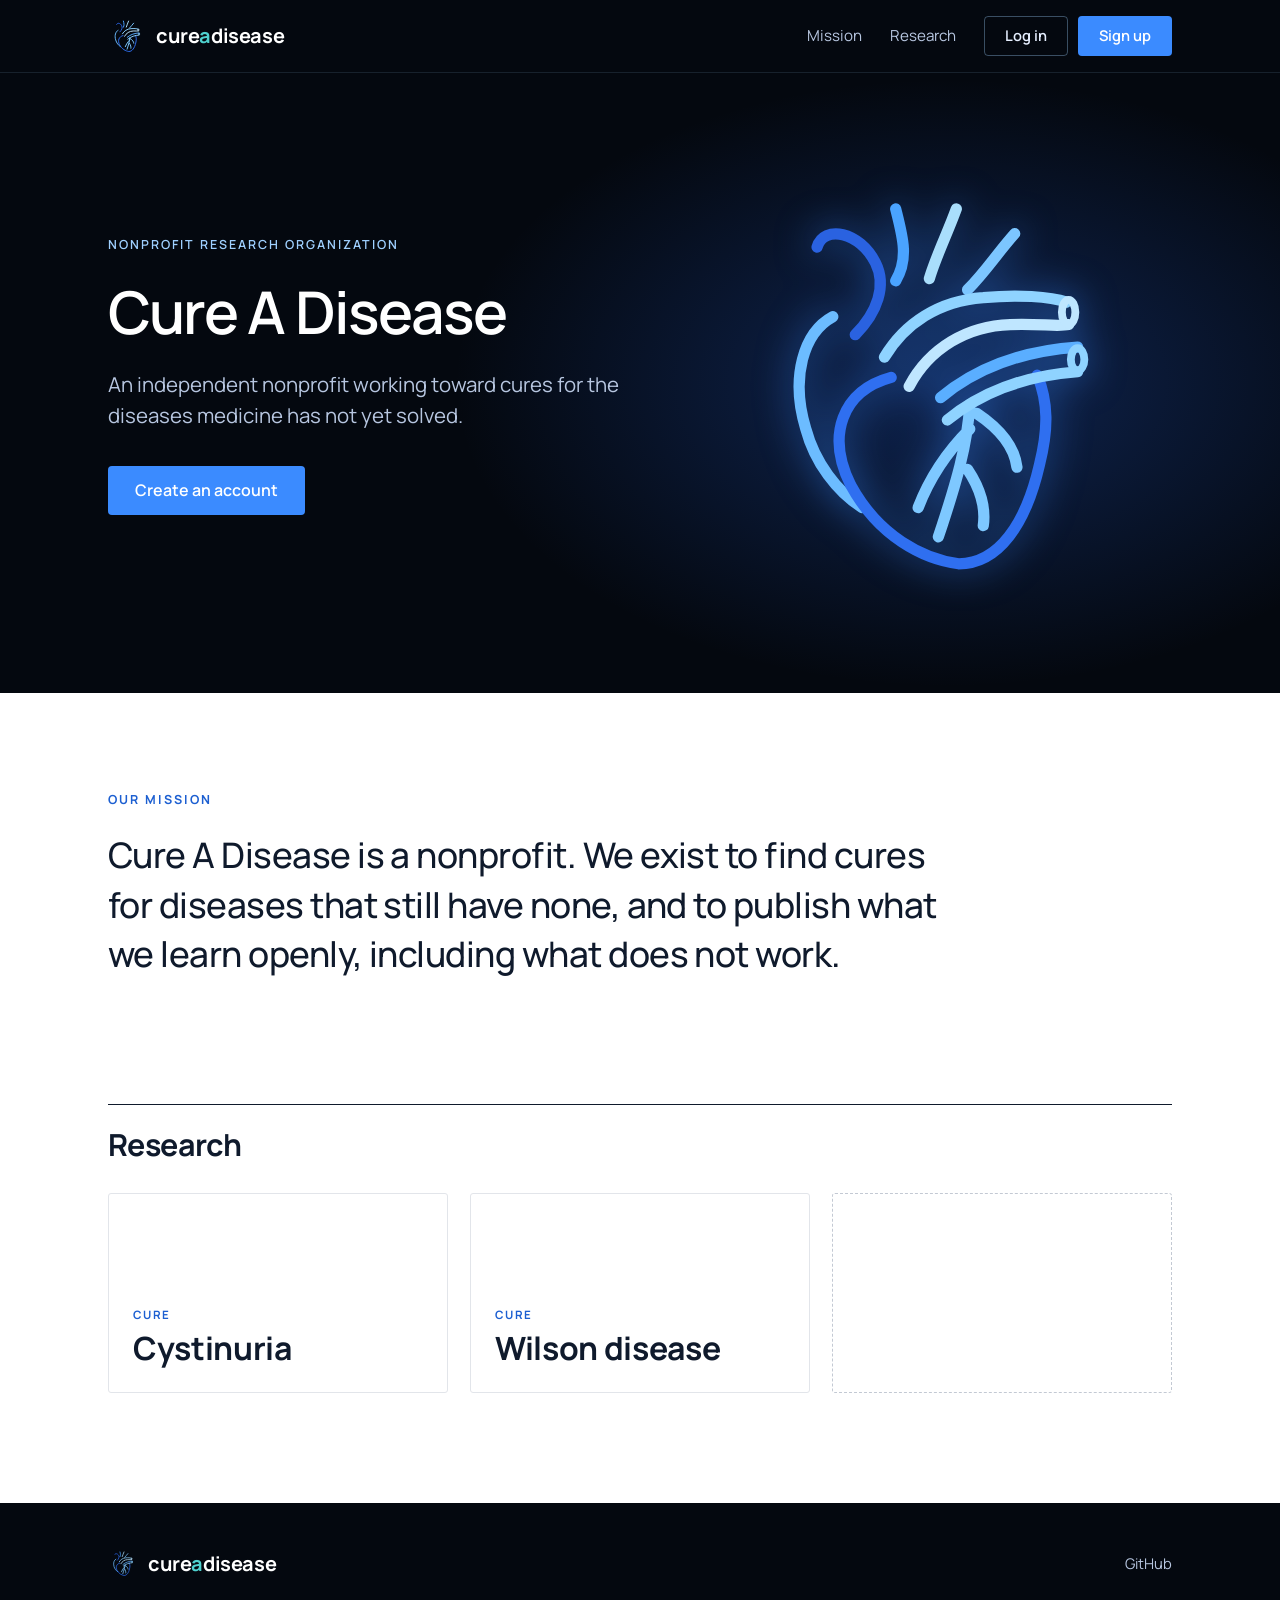
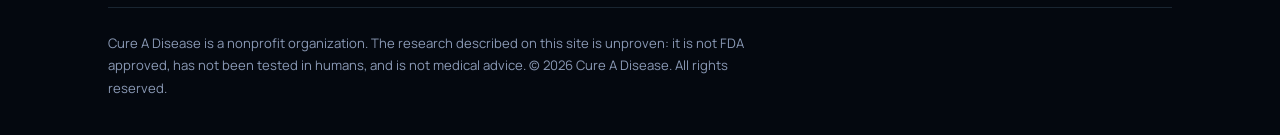
==== commit 70c3adf5: "Add Wilson disease cure page with 3D liver; cure framing for both; blue/green counters counting ever" ====
--- a/index.html
+++ b/index.html
@@ -33,8 +33,8 @@
       <a class="link" href="#/" data-go="research">Research</a>
       <a class="link" href="#/" data-go="contact" id="navContact" hidden>Contact</a>
       <span class="stats" id="stats" hidden>
-        <span><svg width="16" height="16" viewBox="0 0 24 24" fill="none" stroke="currentColor" stroke-width="2" stroke-linecap="round" stroke-linejoin="round" aria-hidden="true"><path d="M2 12s3.6-7 10-7 10 7 10 7-3.6 7-10 7S2 12 2 12z"/><circle cx="12" cy="12" r="3"/></svg><b id="nVisits" aria-label="Page visits">0</b></span>
-        <span><svg width="16" height="16" viewBox="0 0 24 24" fill="none" stroke="currentColor" stroke-width="2" stroke-linecap="round" stroke-linejoin="round" aria-hidden="true"><circle cx="12" cy="8" r="4"/><path d="M4 21c0-4 3.6-7 8-7s8 3 8 7"/></svg><b id="nAccounts" aria-label="Accounts">0</b></span>
+        <span><svg width="16" height="16" viewBox="0 0 24 24" fill="none" stroke="currentColor" stroke-width="2" stroke-linecap="round" stroke-linejoin="round" aria-hidden="true"><path d="M2 12s3.6-7 10-7 10 7 10 7-3.6 7-10 7S2 12 2 12z"/><circle cx="12" cy="12" r="3"/></svg><b id="nVisits" class="n-blue" aria-label="Page visits">0</b></span>
+        <span><svg width="16" height="16" viewBox="0 0 24 24" fill="none" stroke="currentColor" stroke-width="2" stroke-linecap="round" stroke-linejoin="round" aria-hidden="true"><circle cx="12" cy="8" r="4"/><path d="M4 21c0-4 3.6-7 8-7s8 3 8 7"/></svg><b id="nAccounts" class="n-green" aria-label="Accounts">0</b></span>
       </span>
       <span id="authSlot"></span>
     </nav>
--- a/styles.css
+++ b/styles.css
@@ -137,3 +137,7 @@
 .stats{display:flex;align-items:center;gap:16px;color:#b7c6e0;font-size:.9rem;font-variant-numeric:tabular-nums}
 .stats span{display:inline-flex;align-items:center;gap:6px}
 .stats svg{opacity:.85}
+
+.stats .n-blue{color:#4aa3ff}.stats .n-green{color:#3ddc97}
+.stats span:nth-child(1) svg{color:#4aa3ff}.stats span:nth-child(2) svg{color:#3ddc97}
+.tile .cat{margin-bottom:6px}
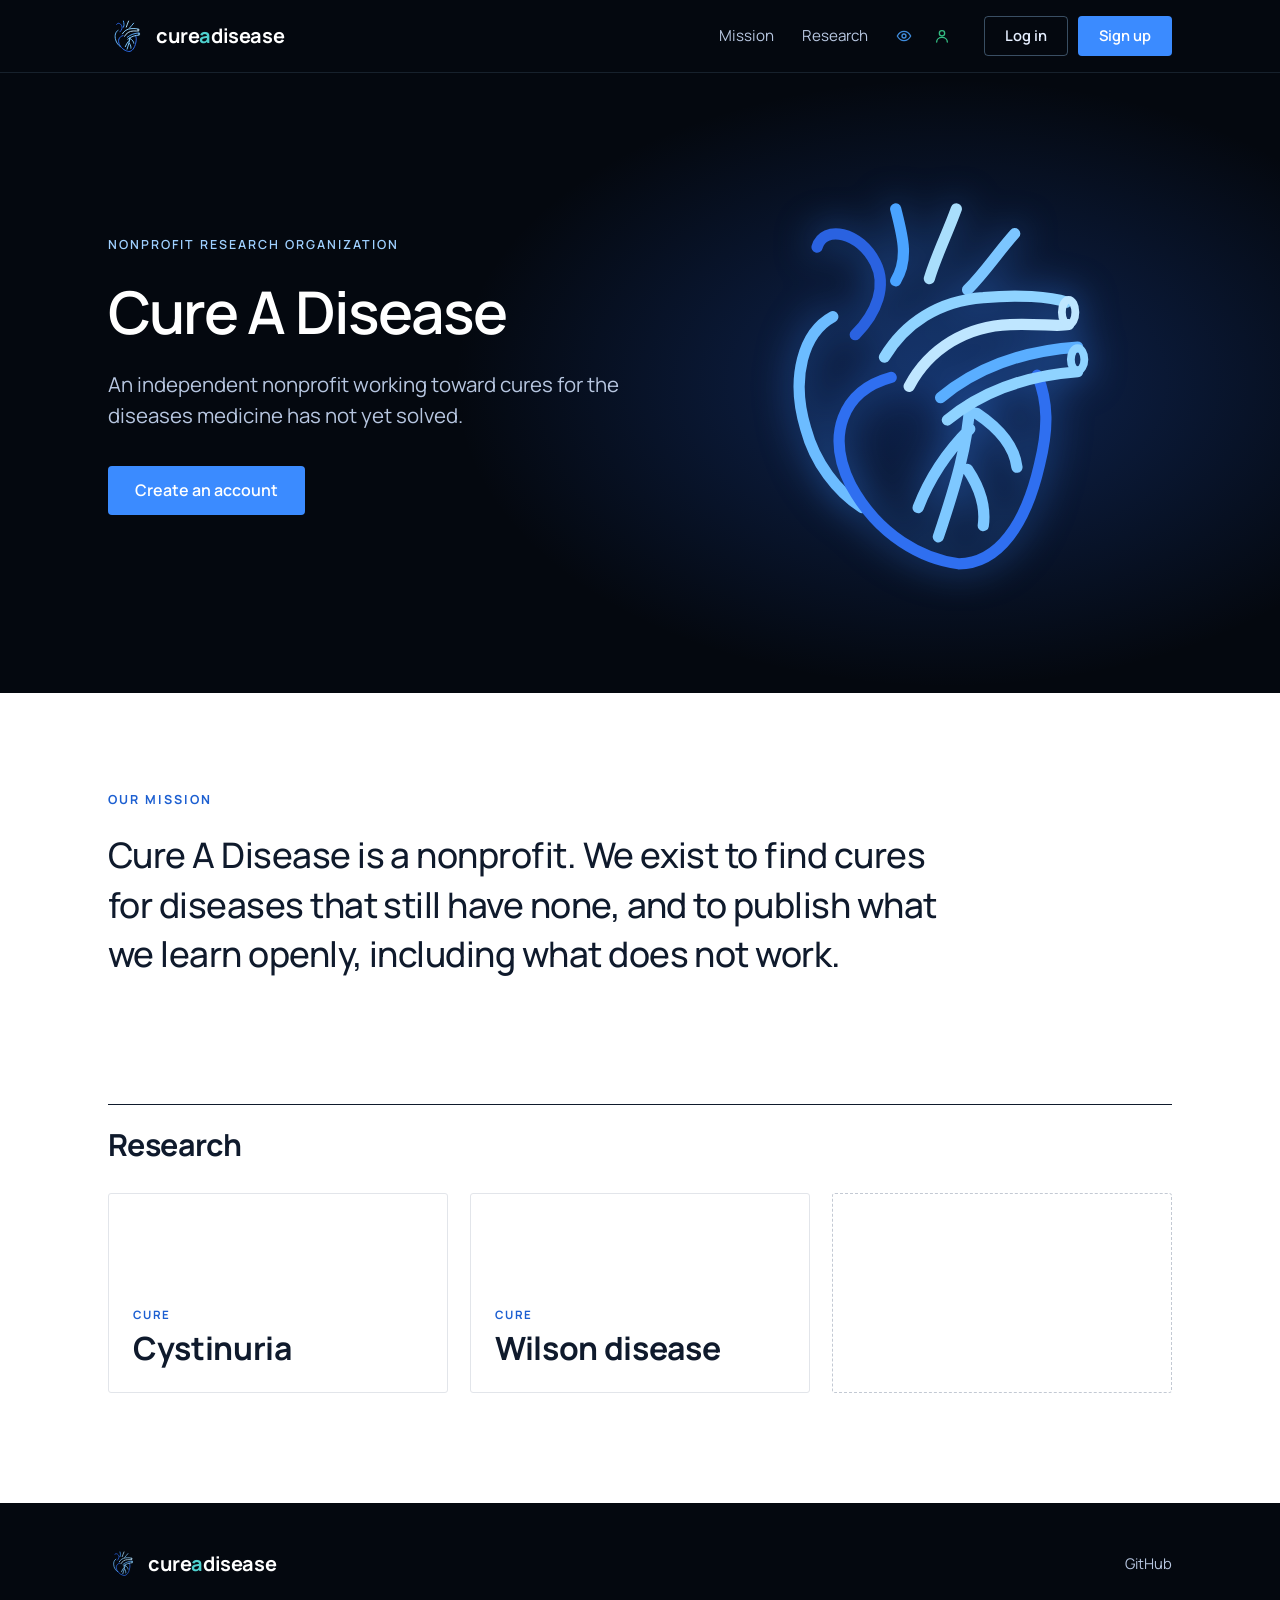
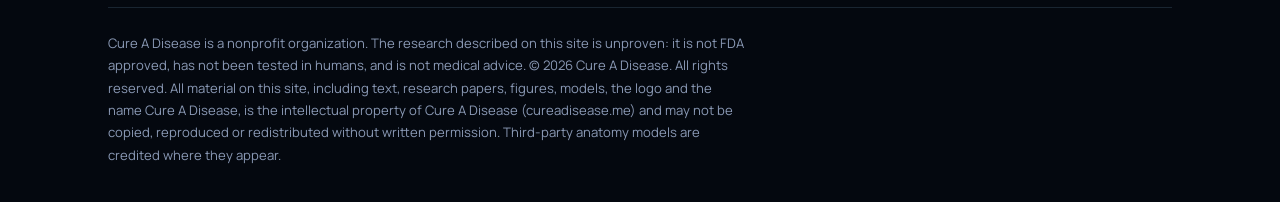
==== commit 40a4c5b0: "Stabilize counters (retry, cache, no flash of zero); IP notice on all pages; fix Figure 2 axis overl" ====
--- a/index.html
+++ b/index.html
@@ -115,7 +115,7 @@
       </a>
       <nav aria-label="Footer"><a href="https://github.com/Ankith-B">GitHub</a></nav>
     </div>
-    <p class="legal">Cure A Disease is a nonprofit organization. The research described on this site is unproven: it is not FDA approved, has not been tested in humans, and is not medical advice. &copy; 2026 Cure A Disease. All rights reserved.</p>
+    <p class="legal">Cure A Disease is a nonprofit organization. The research described on this site is unproven: it is not FDA approved, has not been tested in humans, and is not medical advice. &copy; 2026 Cure A Disease. All rights reserved. All material on this site, including text, research papers, figures, models, the logo and the name Cure A Disease, is the intellectual property of Cure A Disease (cureadisease.me) and may not be copied, reproduced or redistributed without written permission. Third-party anatomy models are credited where they appear.</p>
   </div>
 </footer>
 
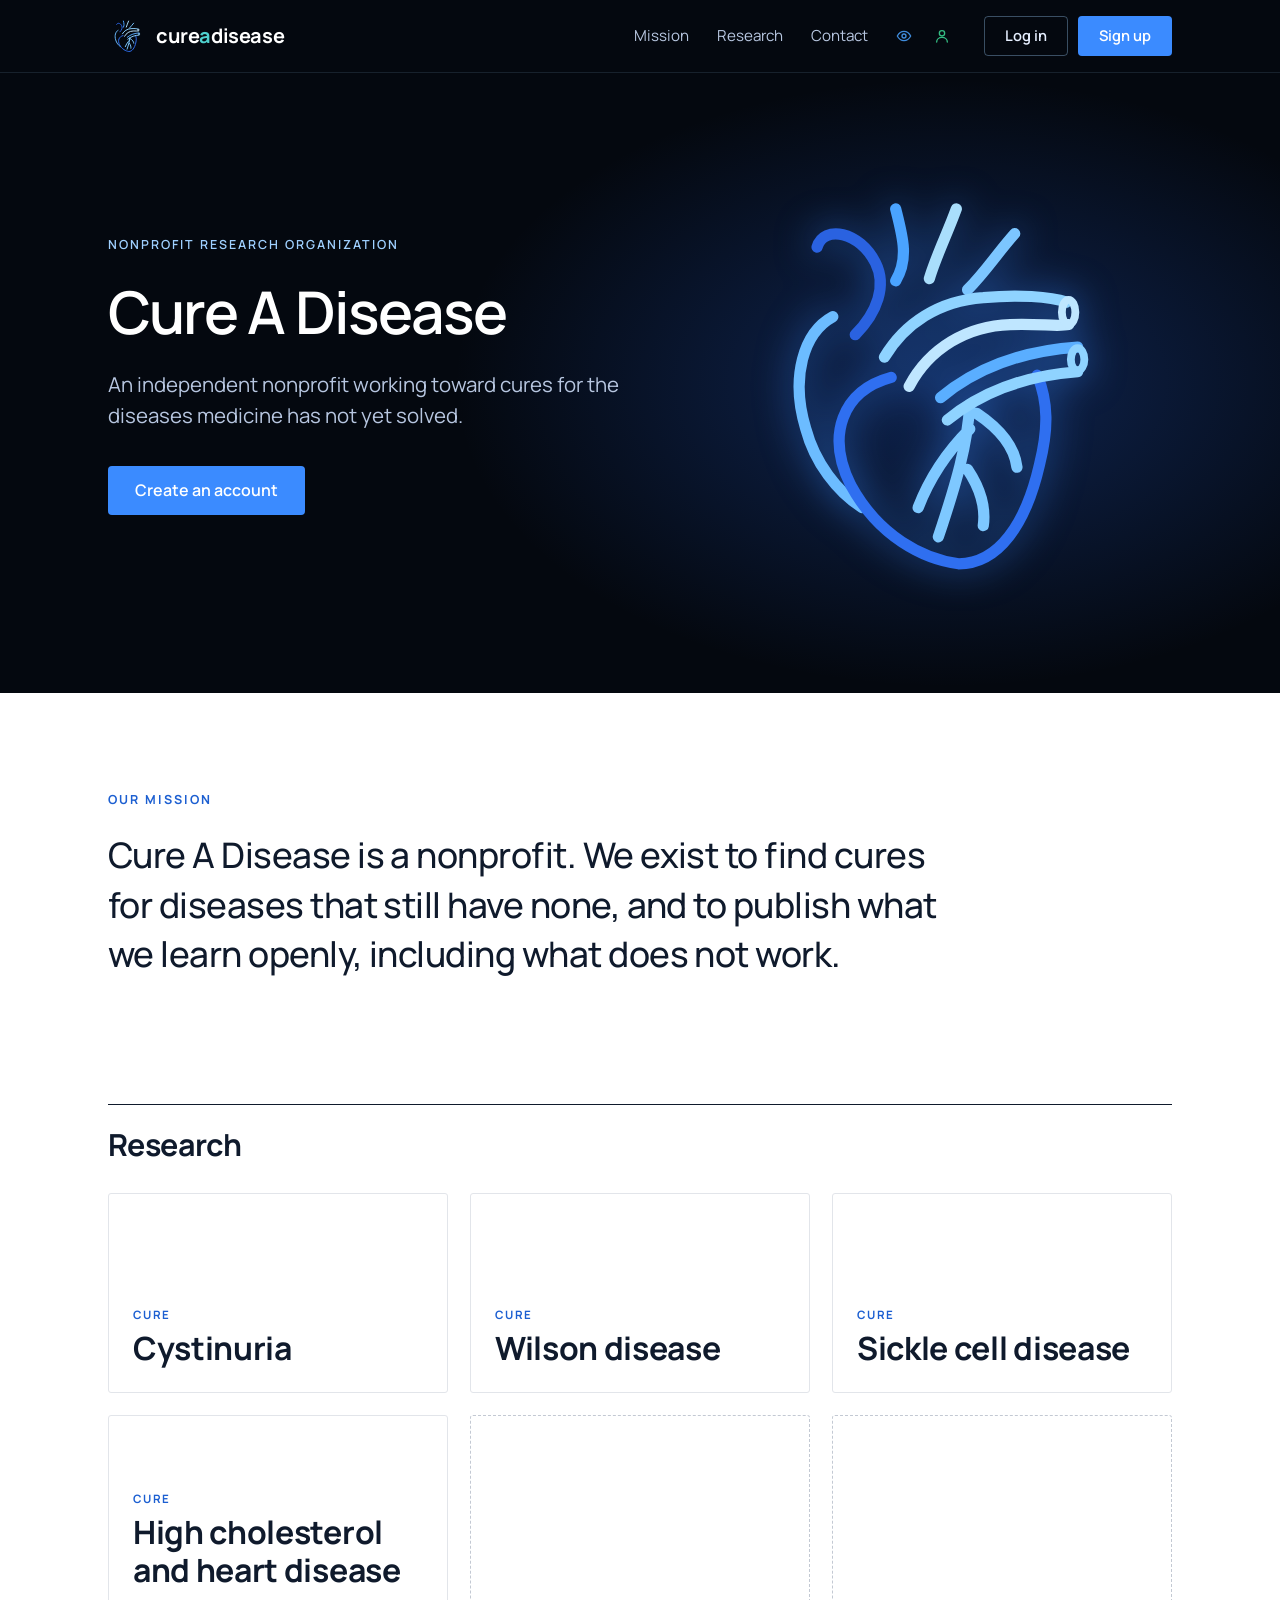
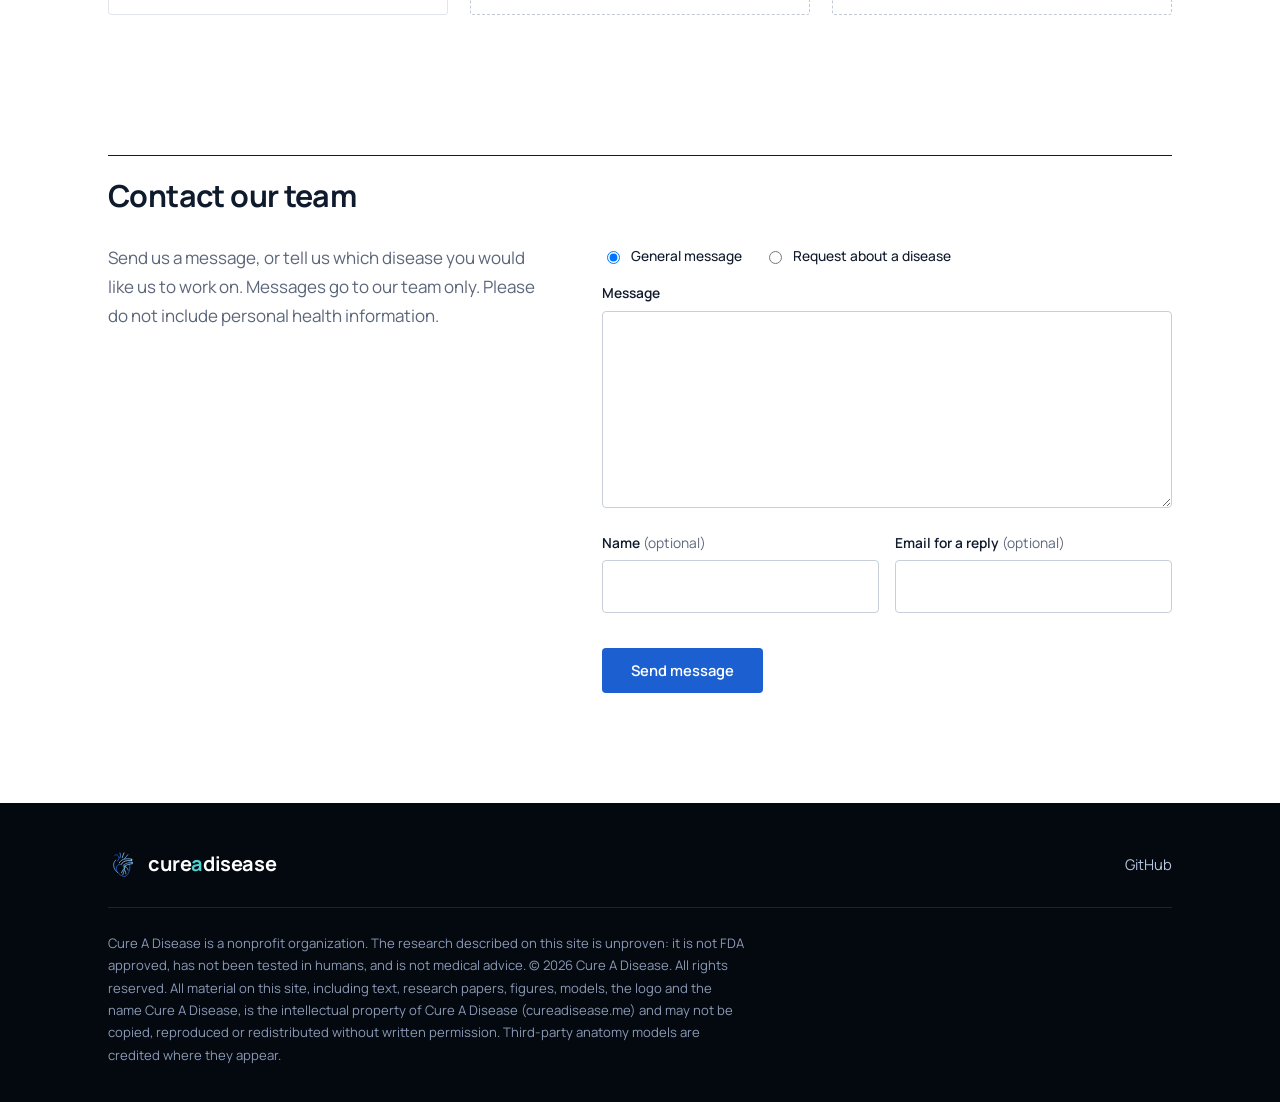
==== commit fef01b0e: "Add white daily-visits counter (needs update3.sql) Co-Authored-By: Claude Sonnet 5.5 <noreply@anthro" ====
--- a/index.html
+++ b/index.html
@@ -35,6 +35,7 @@
       <span class="stats" id="stats" hidden>
         <span><svg width="16" height="16" viewBox="0 0 24 24" fill="none" stroke="currentColor" stroke-width="2" stroke-linecap="round" stroke-linejoin="round" aria-hidden="true"><path d="M2 12s3.6-7 10-7 10 7 10 7-3.6 7-10 7S2 12 2 12z"/><circle cx="12" cy="12" r="3"/></svg><b id="nVisits" class="n-blue" aria-label="Page visits">0</b></span>
         <span><svg width="16" height="16" viewBox="0 0 24 24" fill="none" stroke="currentColor" stroke-width="2" stroke-linecap="round" stroke-linejoin="round" aria-hidden="true"><circle cx="12" cy="8" r="4"/><path d="M4 21c0-4 3.6-7 8-7s8 3 8 7"/></svg><b id="nAccounts" class="n-green" aria-label="Accounts">0</b></span>
+        <span id="todayWrap" hidden><svg width="16" height="16" viewBox="0 0 24 24" fill="none" stroke="currentColor" stroke-width="2" stroke-linecap="round" stroke-linejoin="round" aria-hidden="true"><rect x="3" y="5" width="18" height="16" rx="2"/><path d="M3 10h18M8 3v4M16 3v4"/></svg><b id="nToday" class="n-white" aria-label="Visits today">0</b></span>
       </span>
       <span id="authSlot"></span>
     </nav>
--- a/styles.css
+++ b/styles.css
@@ -138,6 +138,12 @@
 .stats span{display:inline-flex;align-items:center;gap:6px}
 .stats svg{opacity:.85}
 
-.stats .n-blue{color:#4aa3ff}.stats .n-green{color:#3ddc97}
-.stats span:nth-child(1) svg{color:#4aa3ff}.stats span:nth-child(2) svg{color:#3ddc97}
+.stats .n-blue{color:#4aa3ff}.stats .n-green{color:#3ddc97}.stats .n-white{color:#fff}
+.stats span:nth-child(1) svg{color:#4aa3ff}.stats span:nth-child(2) svg{color:#3ddc97}.stats span:nth-child(3) svg{color:#fff}
 .tile .cat{margin-bottom:6px}
+.kpis{display:flex;gap:16px;flex-wrap:wrap}.kpi{border:1px solid var(--line);border-radius:3px;padding:16px 26px;min-width:160px}
+.kpi b{display:block;font-size:2rem;line-height:1.2}.kpi span{color:var(--muted);font-size:.85rem}
+.kpi .n-blue{color:#1c6fe0}.kpi .n-green{color:#12a566}
+.tablewrap{overflow-x:auto;border:1px solid var(--line);border-radius:3px}
+.t.acc{border-collapse:collapse;width:100%;font-size:.92rem}.t.acc th,.t.acc td{text-align:left;padding:10px 14px;border-bottom:1px solid var(--line)}
+.t.acc thead th{background:#f3f4f6;font-size:.82rem}
